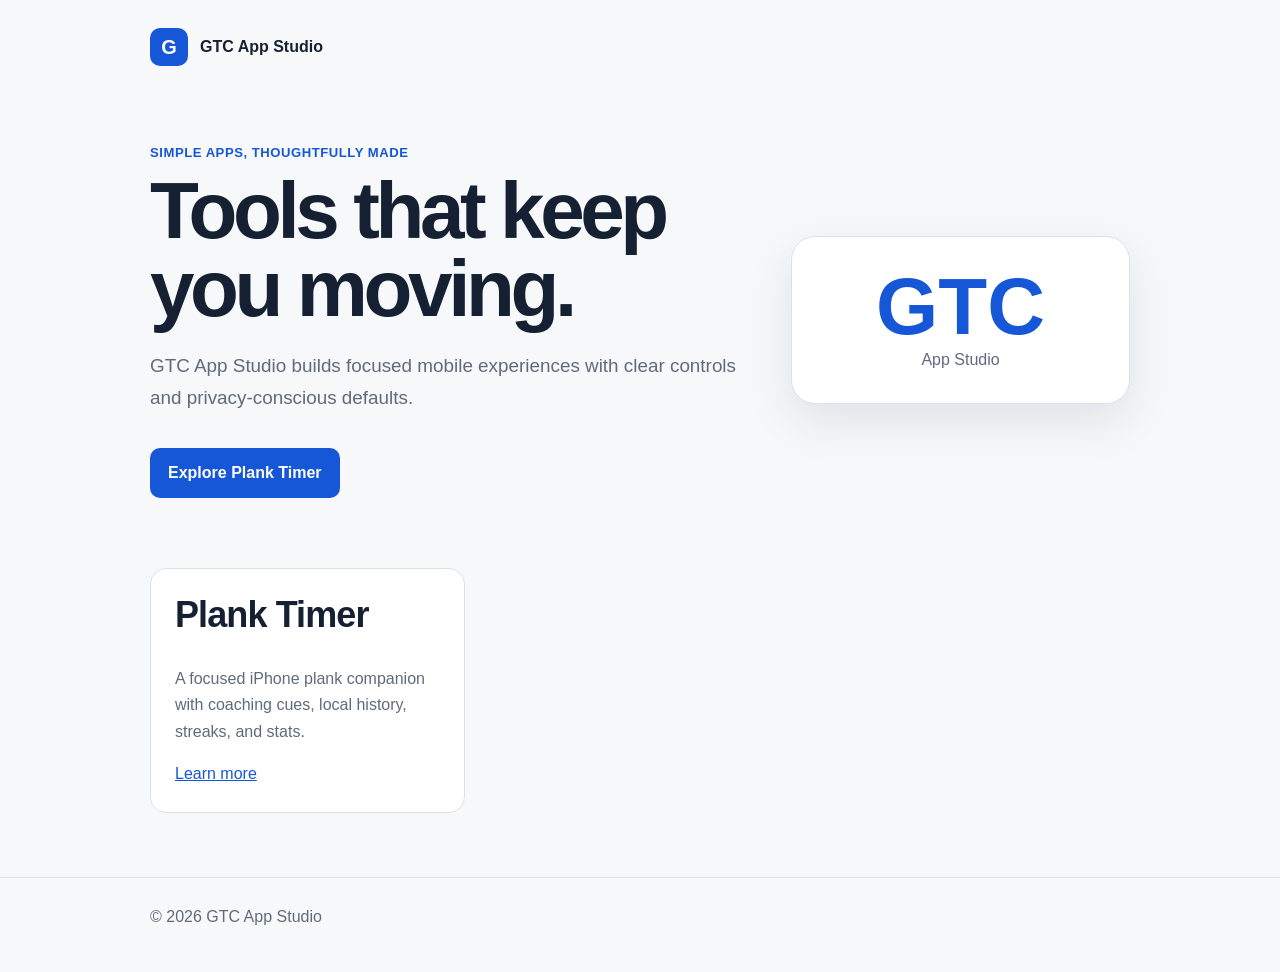
==== index.html @ 68b261c9 "Publish GTC App Studio and Plank Timer pages" ====
<!doctype html>
<html lang="en">
<head>
  <meta charset="utf-8">
  <meta name="viewport" content="width=device-width, initial-scale=1">
  <meta name="description" content="GTC App Studio creates focused, privacy-conscious mobile apps.">
  <title>GTC App Studio</title>
  <link rel="stylesheet" href="planktimer/styles.css">
</head>
<body>
  <header class="wrap">
    <nav aria-label="Main navigation">
      <a class="brand" href="./"><span class="mark" aria-hidden="true">G</span>GTC App Studio</a>
    </nav>
  </header>
  <main>
    <section class="hero wrap">
      <div>
        <p class="eyebrow">Simple apps, thoughtfully made</p>
        <h1>Tools that keep<br>you moving.</h1>
        <p class="lead">GTC App Studio builds focused mobile experiences with clear controls and privacy-conscious defaults.</p>
        <a class="button" href="planktimer/">Explore Plank Timer</a>
      </div>
      <div class="timer-card" aria-label="GTC App Studio monogram"><strong>GTC</strong><span>App Studio</span></div>
    </section>
    <section class="grid wrap" aria-label="Apps">
      <article class="card"><h2>Plank Timer</h2><p>A focused iPhone plank companion with coaching cues, local history, streaks, and stats.</p><p><a href="planktimer/">Learn more</a></p></article>
    </section>
  </main>
  <footer><div class="wrap">© 2026 GTC App Studio</div></footer>
</body>
</html>
---- planktimer/styles.css ----
:root {
  color-scheme: light dark;
  --bg: #f7f8fa;
  --surface: #ffffff;
  --text: #162033;
  --muted: #5f6b7c;
  --brand: #1557d6;
  --accent: #f28b2d;
  --line: #dce1e8;
  font-family: -apple-system, BlinkMacSystemFont, "Segoe UI", sans-serif;
}

* { box-sizing: border-box; }
html { scroll-behavior: smooth; }
body { margin: 0; background: var(--bg); color: var(--text); line-height: 1.65; }
a { color: var(--brand); }
.wrap { width: min(980px, calc(100% - 32px)); margin: 0 auto; }
header { padding: 28px 0 12px; }
nav { display: flex; align-items: center; justify-content: space-between; gap: 20px; }
.brand { display: inline-flex; align-items: center; gap: 12px; color: var(--text); text-decoration: none; font-weight: 800; }
.mark { width: 38px; height: 38px; display: grid; place-items: center; border-radius: 10px; color: white; background: var(--brand); font-size: 20px; }
.links { display: flex; flex-wrap: wrap; gap: 16px; }
.links a { color: var(--muted); text-decoration: none; font-weight: 650; }
.hero { padding: 64px 0 48px; display: grid; grid-template-columns: 1.4fr .8fr; align-items: center; gap: 48px; }
.eyebrow { margin: 0 0 8px; color: var(--brand); font-weight: 750; letter-spacing: .04em; text-transform: uppercase; font-size: .82rem; }
h1 { font-size: clamp(2.5rem, 7vw, 5rem); line-height: .98; letter-spacing: -.055em; margin: 0 0 22px; }
h2 { font-size: clamp(1.65rem, 4vw, 2.25rem); line-height: 1.2; letter-spacing: -.025em; margin-top: 0; }
h3 { line-height: 1.25; margin-top: 1.8em; }
.lead { color: var(--muted); font-size: 1.18rem; max-width: 640px; }
.button { display: inline-block; margin-top: 16px; padding: 12px 18px; background: var(--brand); color: white; border-radius: 10px; text-decoration: none; font-weight: 750; }
.timer-card { background: var(--surface); border: 1px solid var(--line); border-radius: 24px; padding: 30px; text-align: center; box-shadow: 0 18px 45px rgba(18, 43, 80, .10); }
.timer-card strong { display: block; color: var(--brand); font-size: 5rem; line-height: 1; font-variant-numeric: tabular-nums; }
.timer-card span { color: var(--muted); }
.grid { display: grid; grid-template-columns: repeat(3, 1fr); gap: 18px; padding: 22px 0 64px; }
.card, .document { background: var(--surface); border: 1px solid var(--line); border-radius: 16px; padding: 24px; }
.card p { color: var(--muted); margin-bottom: 0; }
.document { margin: 34px auto 64px; max-width: 820px; }
.document h1 { font-size: clamp(2.1rem, 6vw, 3.8rem); }
.meta, .note { color: var(--muted); }
.note { border-left: 4px solid var(--accent); padding-left: 16px; }
.language-jump { padding: 12px 16px; background: color-mix(in srgb, var(--brand) 8%, var(--surface)); border-radius: 10px; }
footer { padding: 26px 0 42px; color: var(--muted); border-top: 1px solid var(--line); }

@media (prefers-color-scheme: dark) {
  :root { --bg: #0c111b; --surface: #141c28; --text: #f1f5fb; --muted: #aeb8c6; --brand: #74a4ff; --line: #2a3442; }
  .mark, .button { background: #2867df; }
}

@media (max-width: 720px) {
  .hero { grid-template-columns: 1fr; padding-top: 42px; }
  .timer-card { max-width: 320px; }
  .grid { grid-template-columns: 1fr; }
  nav { align-items: flex-start; }
  .links { justify-content: flex-end; }
}
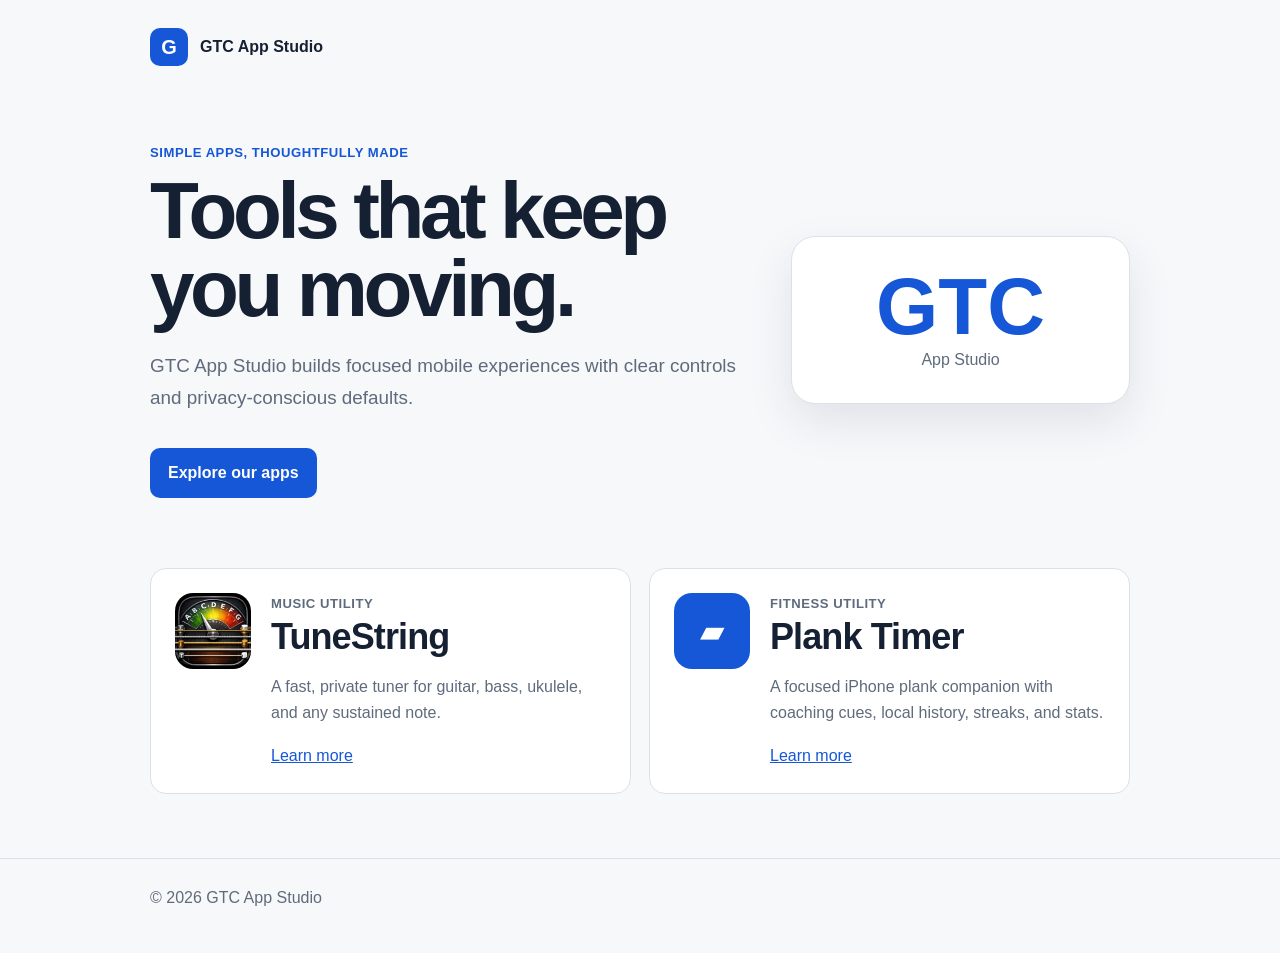
==== commit a1b151c1: "Add TuneString public pages and studio branding" ====
--- a/index.html
+++ b/index.html
@@ -5,7 +5,7 @@
   <meta name="viewport" content="width=device-width, initial-scale=1">
   <meta name="description" content="GTC App Studio creates focused, privacy-conscious mobile apps.">
   <title>GTC App Studio</title>
-  <link rel="stylesheet" href="planktimer/styles.css">
+  <link rel="stylesheet" href="styles.css">
 </head>
 <body>
   <header class="wrap">
@@ -19,12 +19,19 @@
         <p class="eyebrow">Simple apps, thoughtfully made</p>
         <h1>Tools that keep<br>you moving.</h1>
         <p class="lead">GTC App Studio builds focused mobile experiences with clear controls and privacy-conscious defaults.</p>
-        <a class="button" href="planktimer/">Explore Plank Timer</a>
+        <a class="button" href="#apps">Explore our apps</a>
       </div>
       <div class="timer-card" aria-label="GTC App Studio monogram"><strong>GTC</strong><span>App Studio</span></div>
     </section>
-    <section class="grid wrap" aria-label="Apps">
-      <article class="card"><h2>Plank Timer</h2><p>A focused iPhone plank companion with coaching cues, local history, streaks, and stats.</p><p><a href="planktimer/">Learn more</a></p></article>
+    <section id="apps" class="studio-grid wrap" aria-label="Apps">
+      <article class="app-card">
+        <img class="app-icon" src="tunestring/icon.png" alt="TuneString app icon">
+        <div><p class="eyebrow">Music utility</p><h2>TuneString</h2><p>A fast, private tuner for guitar, bass, ukulele, and any sustained note.</p><p><a href="tunestring/">Learn more</a></p></div>
+      </article>
+      <article class="app-card">
+        <div class="placeholder-icon" aria-hidden="true">▰</div>
+        <div><p class="eyebrow">Fitness utility</p><h2>Plank Timer</h2><p>A focused iPhone plank companion with coaching cues, local history, streaks, and stats.</p><p><a href="planktimer/">Learn more</a></p></div>
+      </article>
     </section>
   </main>
   <footer><div class="wrap">© 2026 GTC App Studio</div></footer>
--- a/styles.css
+++ b/styles.css
@@ -0,0 +1,71 @@
+:root {
+  color-scheme: light dark;
+  --bg: #f7f8fa;
+  --surface: #ffffff;
+  --text: #162033;
+  --muted: #5f6b7c;
+  --brand: #1557d6;
+  --accent: #f28b2d;
+  --line: #dce1e8;
+  font-family: -apple-system, BlinkMacSystemFont, "Segoe UI", sans-serif;
+}
+
+* { box-sizing: border-box; }
+html { scroll-behavior: smooth; }
+body { margin: 0; background: var(--bg); color: var(--text); line-height: 1.65; }
+a { color: var(--brand); }
+.wrap { width: min(980px, calc(100% - 32px)); margin: 0 auto; }
+header { padding: 28px 0 12px; }
+nav { display: flex; align-items: center; justify-content: space-between; gap: 20px; }
+.brand { display: inline-flex; align-items: center; gap: 12px; color: var(--text); text-decoration: none; font-weight: 800; }
+.mark { width: 38px; height: 38px; display: grid; place-items: center; border-radius: 10px; color: white; background: var(--brand); font-size: 20px; }
+.links { display: flex; flex-wrap: wrap; gap: 16px; }
+.links a { color: var(--muted); text-decoration: none; font-weight: 650; }
+.hero { padding: 64px 0 48px; display: grid; grid-template-columns: 1.4fr .8fr; align-items: center; gap: 48px; }
+.eyebrow { margin: 0 0 8px; color: var(--brand); font-weight: 750; letter-spacing: .04em; text-transform: uppercase; font-size: .82rem; }
+h1 { font-size: clamp(2.5rem, 7vw, 5rem); line-height: .98; letter-spacing: -.055em; margin: 0 0 22px; }
+h2 { font-size: clamp(1.65rem, 4vw, 2.25rem); line-height: 1.2; letter-spacing: -.025em; margin-top: 0; }
+h3 { line-height: 1.25; margin-top: 1.8em; }
+.lead { color: var(--muted); font-size: 1.18rem; max-width: 640px; }
+.button { display: inline-block; margin-top: 16px; padding: 12px 18px; background: var(--brand); color: white; border-radius: 10px; text-decoration: none; font-weight: 750; }
+.timer-card { background: var(--surface); border: 1px solid var(--line); border-radius: 24px; padding: 30px; text-align: center; box-shadow: 0 18px 45px rgba(18, 43, 80, .10); }
+.timer-card strong { display: block; color: var(--brand); font-size: 5rem; line-height: 1; font-variant-numeric: tabular-nums; }
+.timer-card span { color: var(--muted); }
+.tuner-card { display: grid; place-items: center; }
+.tuner-card img { display: block; width: min(100%, 240px); aspect-ratio: 1; border-radius: 24%; box-shadow: 0 18px 45px rgba(18, 43, 80, .18); }
+.grid { display: grid; grid-template-columns: repeat(3, 1fr); gap: 18px; padding: 22px 0 64px; }
+.studio-grid { display: grid; grid-template-columns: repeat(2, minmax(0, 1fr)); gap: 18px; padding: 22px 0 64px; }
+.card, .app-card, .document { background: var(--surface); border: 1px solid var(--line); border-radius: 16px; padding: 24px; }
+.card p, .app-card p { color: var(--muted); margin-bottom: 0; }
+.app-card { display: grid; grid-template-columns: 76px 1fr; align-items: start; gap: 20px; }
+.app-card h2 { margin-bottom: 6px; }
+.app-icon, .placeholder-icon { width: 76px; height: 76px; border-radius: 18px; }
+.app-icon { display: block; }
+.placeholder-icon { display: grid; place-items: center; color: white; background: var(--brand); font-size: 2rem; }
+.document { margin: 34px auto 64px; max-width: 820px; }
+.document h1 { font-size: clamp(2.1rem, 6vw, 3.8rem); }
+.meta, .note { color: var(--muted); }
+.note { border-left: 4px solid var(--accent); padding-left: 16px; }
+.language-jump { padding: 12px 16px; background: color-mix(in srgb, var(--brand) 8%, var(--surface)); border-radius: 10px; }
+.pill-list { display: flex; flex-wrap: wrap; gap: 8px; padding: 0; list-style: none; }
+.pill-list li { padding: 6px 11px; border: 1px solid var(--line); border-radius: 999px; color: var(--muted); font-size: .92rem; }
+hr { border: 0; border-top: 1px solid var(--line); margin: 48px 0; }
+footer { padding: 26px 0 42px; color: var(--muted); border-top: 1px solid var(--line); }
+
+@media (prefers-color-scheme: dark) {
+  :root { --bg: #0c111b; --surface: #141c28; --text: #f1f5fb; --muted: #aeb8c6; --brand: #74a4ff; --line: #2a3442; }
+  .mark, .button, .placeholder-icon { background: #2867df; }
+}
+
+@media (max-width: 720px) {
+  .hero { grid-template-columns: 1fr; padding-top: 42px; }
+  .timer-card { max-width: 320px; }
+  .grid, .studio-grid { grid-template-columns: 1fr; }
+  nav { align-items: flex-start; }
+  .links { justify-content: flex-end; }
+}
+
+@media (max-width: 440px) {
+  .app-card { grid-template-columns: 60px 1fr; gap: 14px; }
+  .app-icon, .placeholder-icon { width: 60px; height: 60px; border-radius: 14px; }
+}
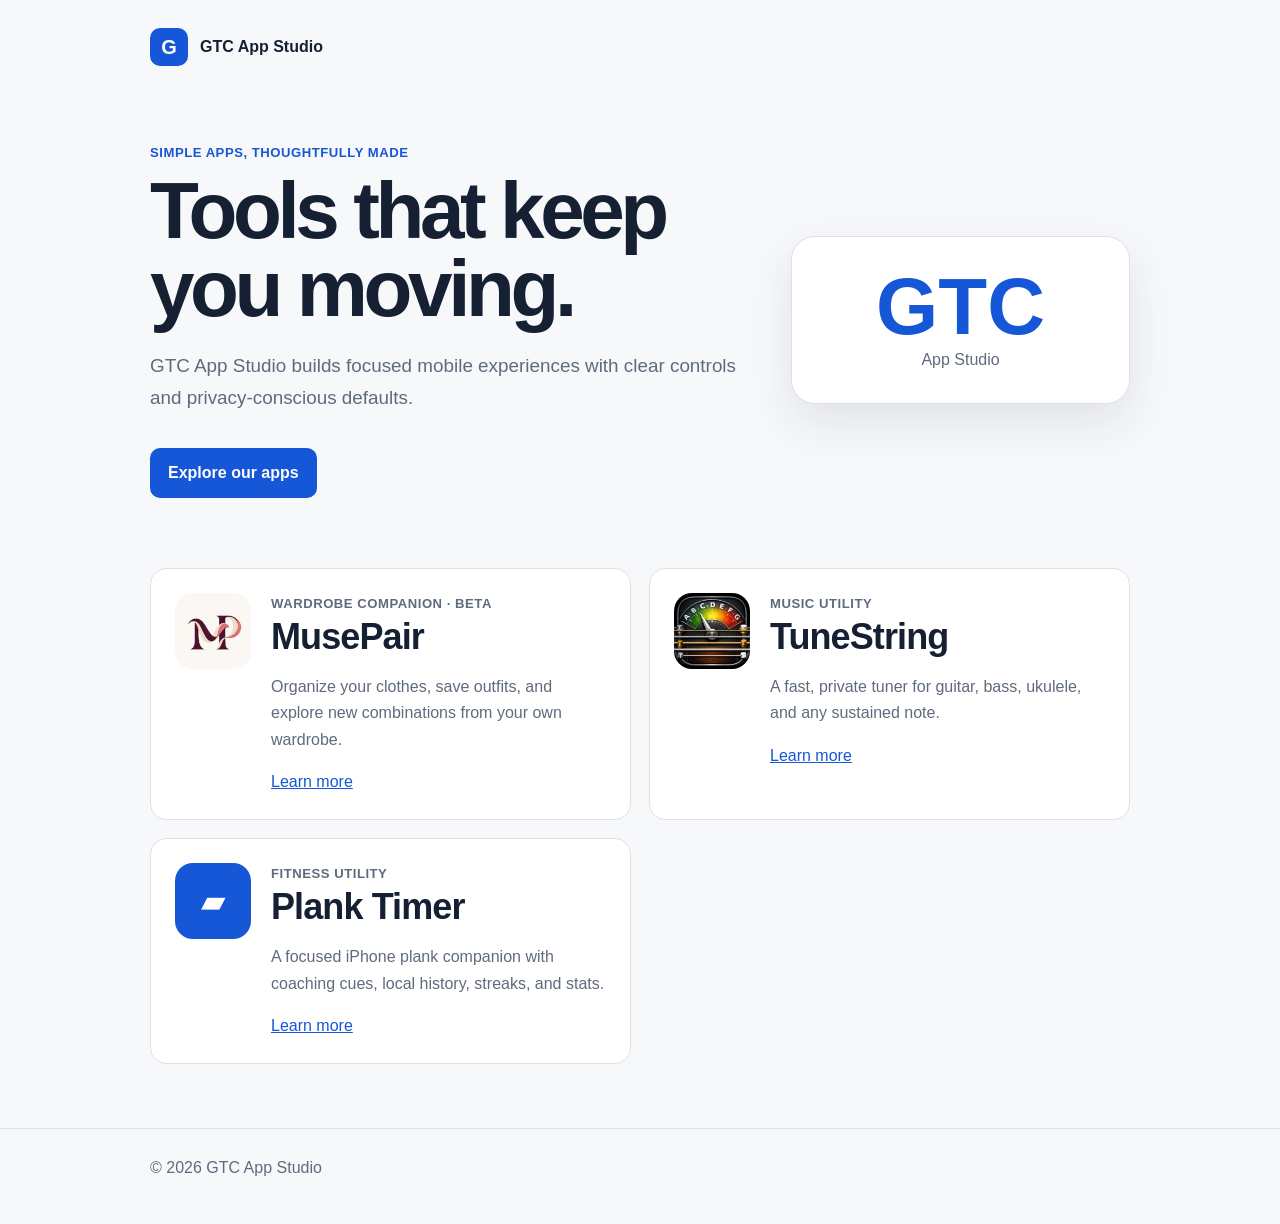
==== commit 4a9bb454: "Add MusePair beta screenshots, support, and privacy pages" ====
--- a/index.html
+++ b/index.html
@@ -25,6 +25,10 @@
     </section>
     <section id="apps" class="studio-grid wrap" aria-label="Apps">
       <article class="app-card">
+        <img class="app-icon" src="musepair/icon.png" alt="MusePair app icon">
+        <div><p class="eyebrow">Wardrobe companion · Beta</p><h2>MusePair</h2><p>Organize your clothes, save outfits, and explore new combinations from your own wardrobe.</p><p><a href="musepair/">Learn more</a></p></div>
+      </article>
+      <article class="app-card">
         <img class="app-icon" src="tunestring/icon.png" alt="TuneString app icon">
         <div><p class="eyebrow">Music utility</p><h2>TuneString</h2><p>A fast, private tuner for guitar, bass, ukulele, and any sustained note.</p><p><a href="tunestring/">Learn more</a></p></div>
       </article>
